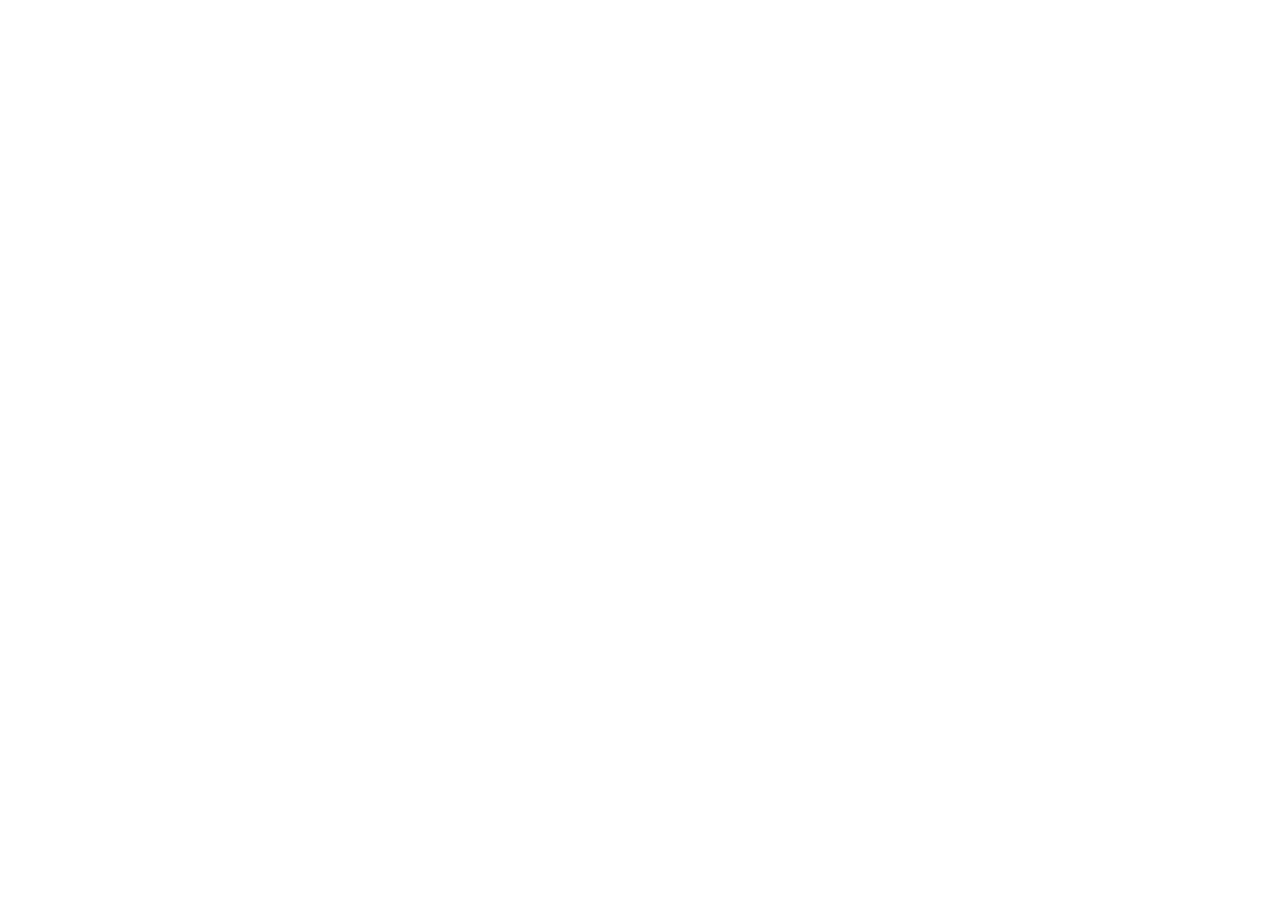
==== frontend/public/pdv/index.html @ e107f8df "Rename pdv/index.html to frontend/public/pdv/index.html" ====
<!doctype html>
<html lang="pt-BR">
<head>
  <meta charset="utf-8">
  <meta name="viewport" content="width=device-width, initial-scale=1, viewport-fit=cover">
  <meta name="theme-color" content="#3b2418">
  <title>PDV • Panificadora Carvalho</title>
  <link rel="stylesheet" href="./pdv.css">
</head>
<body>
  <div id="app"></div>

  <script src="./pdv.js"></script>
</body>
</html>
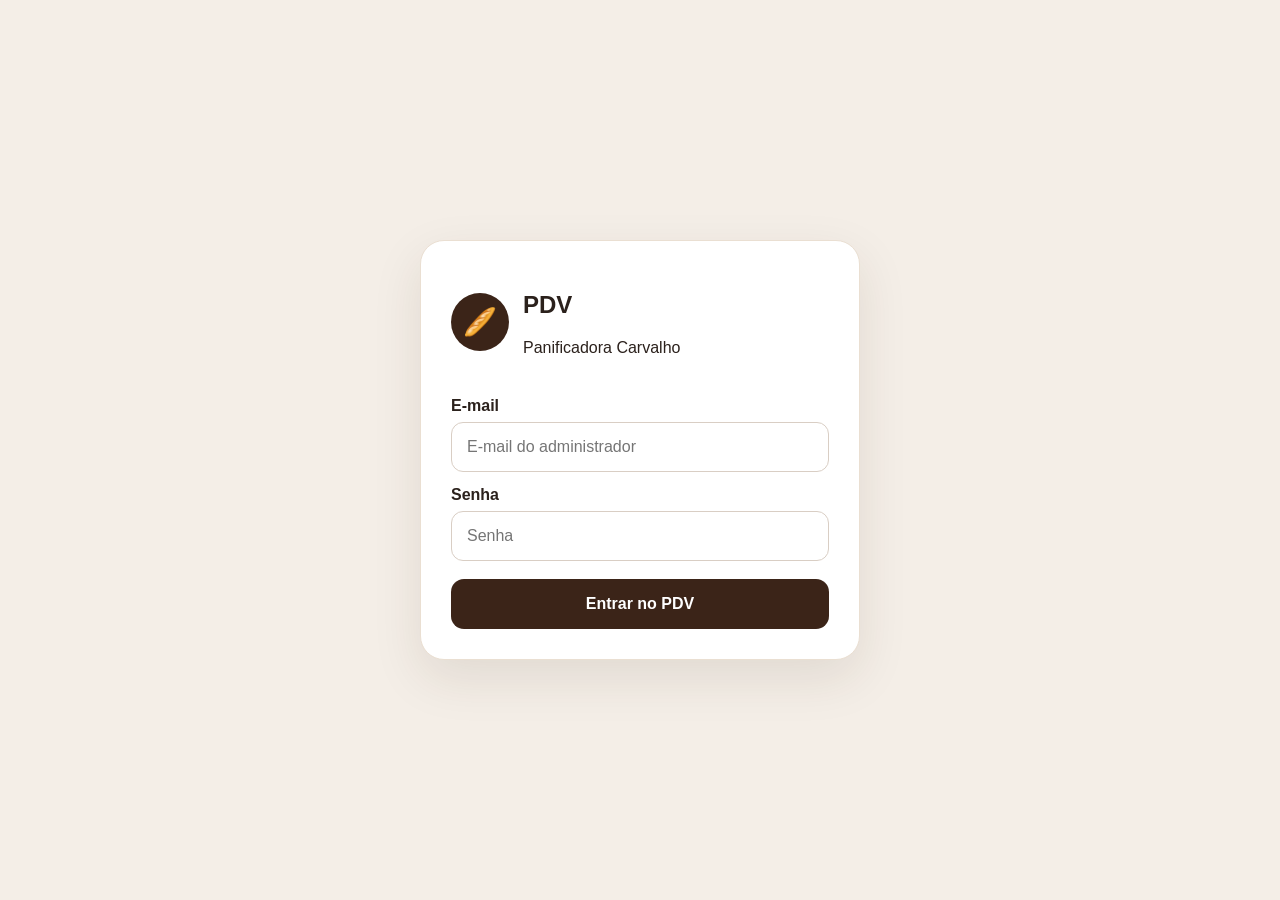
==== commit b14efd06: "Refactor HTML head section with additional meta tags" ====
--- a/frontend/public/pdv/index.html
+++ b/frontend/public/pdv/index.html
@@ -1,15 +1,75 @@
 <!doctype html>
 <html lang="pt-BR">
+
 <head>
+
   <meta charset="utf-8">
-  <meta name="viewport" content="width=device-width, initial-scale=1, viewport-fit=cover">
-  <meta name="theme-color" content="#3b2418">
-  <title>PDV • Panificadora Carvalho</title>
-  <link rel="stylesheet" href="./pdv.css">
+
+  <meta
+    name="viewport"
+    content="width=device-width, initial-scale=1, viewport-fit=cover"
+  >
+
+  <meta
+    name="theme-color"
+    content="#3b2418"
+  >
+
+  <meta
+    name="apple-mobile-web-app-capable"
+    content="yes"
+  >
+
+  <meta
+    name="apple-mobile-web-app-status-bar-style"
+    content="black-translucent"
+  >
+
+  <meta
+    name="apple-mobile-web-app-title"
+    content="PDV Carvalho"
+  >
+
+  <meta
+    name="mobile-web-app-capable"
+    content="yes"
+  >
+
+  <link
+    rel="manifest"
+    href="./manifest.json"
+  >
+
+  <link
+    rel="icon"
+    type="image/svg+xml"
+    href="./icon.svg"
+  >
+
+  <link
+    rel="apple-touch-icon"
+    href="./icon.svg"
+  >
+
+  <link
+    rel="stylesheet"
+    href="./pdv.css"
+  >
+
+  <title>
+    PDV Panificadora Carvalho
+  </title>
+
 </head>
+
+
 <body>
+
   <div id="app"></div>
 
+
   <script src="./pdv.js"></script>
+
 </body>
+
 </html>
--- a/frontend/public/pdv/pdv.css
+++ b/frontend/public/pdv/pdv.css
@@ -0,0 +1,759 @@
+:root{
+  --brown:#3b2418;
+  --brown2:#5b3825;
+  --cream:#fffaf2;
+  --paper:#fff;
+  --gold:#c8752c;
+  --line:#eadfd2;
+  --muted:#776b62;
+  --danger:#b33b32;
+}
+
+*{
+  box-sizing:border-box;
+}
+
+html,
+body,
+#app{
+  margin:0;
+  min-height:100%;
+  font-family:-apple-system,BlinkMacSystemFont,"Segoe UI",Arial,sans-serif;
+  background:#f4eee7;
+  color:#2b211c;
+}
+
+button,
+input,
+select,
+textarea{
+  font:inherit;
+}
+
+button{
+  cursor:pointer;
+}
+
+body{
+  min-height:100vh;
+}
+
+.login-wrap{
+  min-height:100vh;
+  display:grid;
+  place-items:center;
+  padding:24px;
+}
+
+.login-card{
+  width:min(440px,100%);
+  background:#fff;
+  border:1px solid var(--line);
+  border-radius:24px;
+  padding:30px;
+  box-shadow:0 18px 50px #3b24181a;
+}
+
+.logo-title{
+  display:flex;
+  align-items:center;
+  gap:14px;
+  margin-bottom:24px;
+}
+
+.logo-title .mark{
+  width:58px;
+  height:58px;
+  border-radius:50%;
+  background:var(--brown);
+  display:grid;
+  place-items:center;
+  color:#fff;
+  font-size:27px;
+}
+
+.login-card label{
+  display:block;
+  font-weight:700;
+  margin:14px 0 7px;
+}
+
+.login-card input{
+  width:100%;
+  padding:15px;
+  border:1px solid #d9cec4;
+  border-radius:12px;
+  background:#fff;
+}
+
+.primary{
+  width:100%;
+  border:0;
+  border-radius:13px;
+  padding:16px;
+  background:var(--brown);
+  color:#fff;
+  font-weight:800;
+  margin-top:18px;
+}
+
+.error{
+  background:#fff0ef;
+  color:#9b2e27;
+  padding:12px;
+  border-radius:10px;
+  margin-top:14px;
+}
+
+.pdv{
+  min-height:100vh;
+}
+
+.topbar{
+  height:72px;
+  background:var(--brown);
+  color:#fff;
+  display:flex;
+  align-items:center;
+  justify-content:space-between;
+  padding:0 18px;
+  position:sticky;
+  top:0;
+  z-index:20;
+}
+
+.brand{
+  display:flex;
+  align-items:center;
+  gap:12px;
+  font-weight:900;
+}
+
+.brand-mark{
+  width:42px;
+  height:42px;
+  border-radius:50%;
+  background:#fff;
+  color:var(--brown);
+  display:grid;
+  place-items:center;
+}
+
+.top-actions{
+  display:flex;
+  align-items:center;
+  gap:10px;
+}
+
+.top-actions button{
+  border:1px solid #ffffff40;
+  background:#ffffff12;
+  color:#fff;
+  border-radius:10px;
+  padding:10px 13px;
+}
+
+.status{
+  font-size:13px;
+  padding:8px 10px;
+  border-radius:999px;
+  background:#ffffff18;
+}
+
+.status.open{
+  background:#2f9e5b;
+}
+
+.status.closed{
+  background:#9d3d36;
+}
+
+.workspace{
+  display:grid;
+  grid-template-columns:minmax(0,1fr) minmax(350px,420px);
+  min-height:calc(100vh - 72px);
+}
+
+.catalog{
+  padding:18px;
+  min-width:0;
+}
+
+.toolbar{
+  display:flex;
+  gap:10px;
+  align-items:center;
+  margin-bottom:14px;
+}
+
+.search{
+  flex:1;
+  padding:14px 16px;
+  border:1px solid var(--line);
+  border-radius:14px;
+  background:#fff;
+  outline:none;
+}
+
+.categories{
+  display:flex;
+  gap:8px;
+  overflow:auto;
+  padding-bottom:10px;
+  margin-bottom:10px;
+  -webkit-overflow-scrolling:touch;
+}
+
+.cat{
+  white-space:nowrap;
+  border:1px solid var(--line);
+  background:#fff;
+  border-radius:999px;
+  padding:11px 15px;
+}
+
+.cat.active{
+  background:var(--brown);
+  color:#fff;
+  border-color:var(--brown);
+}
+
+.products{
+  display:grid;
+  grid-template-columns:repeat(auto-fill,minmax(170px,1fr));
+  gap:12px;
+}
+
+.product{
+  background:#fff;
+  border:1px solid var(--line);
+  border-radius:17px;
+  padding:14px;
+  display:flex;
+  flex-direction:column;
+  min-height:150px;
+  box-shadow:0 5px 18px #3b24180b;
+}
+
+.product h3{
+  font-size:16px;
+  margin:0 0 7px;
+}
+
+.product p{
+  font-size:12px;
+  color:var(--muted);
+  min-height:31px;
+  margin-bottom:10px;
+}
+
+.price{
+  font-size:18px;
+  font-weight:900;
+  margin-top:auto;
+}
+
+.product button{
+  width:100%;
+  border:0;
+  background:var(--gold);
+  color:#fff;
+  border-radius:11px;
+  padding:12px;
+  font-weight:800;
+  margin-top:9px;
+}
+
+.product button:disabled{
+  background:#c7bdb5;
+  cursor:not-allowed;
+}
+
+.cart-panel{
+  background:#fff;
+  border-left:1px solid var(--line);
+  display:flex;
+  flex-direction:column;
+  position:sticky;
+  top:72px;
+  height:calc(100vh - 72px);
+}
+
+.cart-head{
+  padding:18px;
+  border-bottom:1px solid var(--line);
+  display:flex;
+  justify-content:space-between;
+  align-items:center;
+}
+
+.cart-items{
+  padding:12px 16px;
+  overflow:auto;
+  flex:1;
+}
+
+.empty{
+  text-align:center;
+  color:var(--muted);
+  padding:45px 15px;
+}
+
+.cart-item{
+  padding:12px 0;
+  border-bottom:1px solid #eee;
+  display:grid;
+  grid-template-columns:1fr auto;
+  gap:8px;
+}
+
+.cart-name{
+  font-weight:800;
+}
+
+.cart-sub{
+  font-size:12px;
+  color:var(--muted);
+  margin-top:3px;
+}
+
+.qty{
+  display:flex;
+  align-items:center;
+  gap:7px;
+  margin-top:8px;
+}
+
+.qty button{
+  width:34px;
+  height:34px;
+  border:1px solid var(--line);
+  background:#fff;
+  border-radius:9px;
+}
+
+.remove{
+  border:0;
+  background:none;
+  color:var(--danger);
+  font-size:12px;
+  padding:0;
+}
+
+.cart-foot{
+  border-top:1px solid var(--line);
+  padding:16px;
+}
+
+.total{
+  display:flex;
+  justify-content:space-between;
+  font-size:21px;
+  font-weight:900;
+  margin-bottom:12px;
+}
+
+.checkout{
+  width:100%;
+  border:0;
+  border-radius:13px;
+  padding:15px;
+  background:var(--brown);
+  color:#fff;
+  font-weight:900;
+}
+
+.checkout:disabled{
+  background:#bdb3ab;
+}
+
+.quick{
+  display:grid;
+  grid-template-columns:1fr 1fr;
+  gap:8px;
+  margin-top:8px;
+}
+
+.quick button{
+  border:1px solid var(--line);
+  background:#fff;
+  border-radius:11px;
+  padding:11px;
+  font-weight:700;
+}
+
+.modal-back{
+  position:fixed;
+  inset:0;
+  background:#0008;
+  z-index:50;
+  display:grid;
+  place-items:center;
+  padding:18px;
+}
+
+.modal{
+  width:min(620px,100%);
+  max-height:90vh;
+  overflow:auto;
+  background:#fff;
+  border-radius:20px;
+  padding:22px;
+}
+
+.modal-head{
+  display:flex;
+  justify-content:space-between;
+  align-items:center;
+}
+
+.close{
+  border:0;
+  background:#eee;
+  border-radius:50%;
+  width:38px;
+  height:38px;
+}
+
+.form-grid{
+  display:grid;
+  grid-template-columns:1fr 1fr;
+  gap:12px;
+}
+
+.form-grid label{
+  font-weight:700;
+  font-size:13px;
+}
+
+.form-grid input,
+.form-grid select,
+.form-grid textarea{
+  width:100%;
+  margin-top:6px;
+  padding:12px;
+  border:1px solid var(--line);
+  border-radius:10px;
+}
+
+.form-grid .full{
+  grid-column:1/-1;
+}
+
+.payment{
+  display:grid;
+  grid-template-columns:repeat(3,1fr);
+  gap:8px;
+  margin-top:6px;
+}
+
+.payment button{
+  padding:11px;
+  border:1px solid var(--line);
+  background:#fff;
+  border-radius:10px;
+}
+
+.payment button.active{
+  background:var(--brown);
+  color:#fff;
+}
+
+.change{
+  background:#faf4ed;
+  border-radius:12px;
+  padding:12px;
+  margin-top:10px;
+}
+
+.sales{
+  margin-top:16px;
+  background:#fff;
+  border:1px solid var(--line);
+  border-radius:16px;
+  padding:14px;
+}
+
+.sale-row{
+  display:flex;
+  justify-content:space-between;
+  padding:9px 0;
+  border-bottom:1px solid #eee;
+  font-size:13px;
+}
+
+.sale-row:last-child{
+  border-bottom:0;
+}
+
+@media(max-width:900px){
+
+  .workspace{
+    grid-template-columns:1fr;
+  }
+
+  .cart-panel{
+    position:fixed;
+    right:0;
+    bottom:0;
+    top:auto;
+    width:min(440px,100%);
+    height:min(72vh,620px);
+    z-index:30;
+    border-left:1px solid var(--line);
+    border-top:1px solid var(--line);
+    box-shadow:0 -15px 45px #0002;
+  }
+
+  .products{
+    grid-template-columns:repeat(2,minmax(0,1fr));
+  }
+}
+
+@media(max-width:520px){
+
+  .topbar{
+    padding:0 10px;
+  }
+
+  .brand span{
+    display:none;
+  }
+
+  .catalog{
+    padding:10px;
+  }
+
+  .products{
+    gap:8px;
+  }
+
+  .product{
+    padding:11px;
+  }
+
+  .form-grid{
+    grid-template-columns:1fr;
+  }
+
+  .form-grid .full{
+    grid-column:auto;
+  }
+
+  /* =========================================
+   PDV CARVALHO - NOVO CABEÇALHO
+   ========================================= */
+
+.topbar {
+  min-height: 86px;
+  padding: 12px 24px;
+  display: flex;
+  align-items: center;
+  justify-content: space-between;
+  gap: 20px;
+}
+
+.brand {
+  display: flex;
+  align-items: center;
+  gap: 14px;
+}
+
+.brand-logo {
+  width: 62px;
+  height: 62px;
+  object-fit: contain;
+  border-radius: 12px;
+  background: #fff;
+}
+
+.brand-info {
+  display: flex;
+  flex-direction: column;
+  line-height: 1.15;
+}
+
+.brand-info strong {
+  font-size: 21px;
+  font-weight: 800;
+}
+
+.brand-info span {
+  font-size: 14px;
+  font-weight: 700;
+  margin-top: 4px;
+}
+
+.brand-info small {
+  font-size: 12px;
+  opacity: .75;
+  margin-top: 4px;
+}
+
+
+/* =========================================
+   FOTOS DOS PRODUTOS
+   ========================================= */
+
+.product {
+  overflow: hidden;
+  padding: 0;
+}
+
+.product-image {
+  display: block;
+  width: 100%;
+  height: 145px;
+  object-fit: cover;
+  background: #f1e8df;
+}
+
+.product h3,
+.product p,
+.product .price,
+.product button {
+  margin-left: 16px;
+  margin-right: 16px;
+}
+
+.product h3 {
+  margin-top: 14px;
+}
+
+.product p {
+  margin-top: 6px;
+}
+
+.product .price {
+  margin-top: 12px;
+}
+
+.product > button {
+  margin-bottom: 16px;
+}
+
+
+/* =========================================
+   MELHOR VISUAL NO IPAD
+   ========================================= */
+
+@media (min-width: 901px) {
+
+  .product-image {
+    height: 155px;
+  }
+
+  .products {
+    grid-template-columns: repeat(3, minmax(0, 1fr));
+  }
+
+}
+  .payment{
+    grid-template-columns:1fr;
+  }
+}
+
+/* =========================================================
+   CORREÇÃO DO LOGO DO PDV
+   ========================================================= */
+
+.brand {
+  display: flex !important;
+  align-items: center !important;
+  gap: 12px !important;
+  min-width: 0 !important;
+  max-width: 520px !important;
+  overflow: hidden !important;
+}
+
+.brand-logo {
+  width: 52px !important;
+  height: 52px !important;
+  min-width: 52px !important;
+  max-width: 52px !important;
+  min-height: 52px !important;
+  max-height: 52px !important;
+  object-fit: contain !important;
+  display: block !important;
+  position: static !important;
+  padding: 3px !important;
+  margin: 0 !important;
+  border-radius: 10px !important;
+  background: #ffffff !important;
+}
+
+.brand-info {
+  display: flex !important;
+  flex-direction: column !important;
+  min-width: 0 !important;
+  overflow: hidden !important;
+}
+
+.brand-info strong {
+  font-size: 18px !important;
+  white-space: nowrap !important;
+}
+
+.brand-info span {
+  font-size: 13px !important;
+  white-space: nowrap !important;
+}
+
+.brand-info small {
+  font-size: 11px !important;
+  white-space: nowrap !important;
+}
+
+
+/* =========================================================
+   CORREÇÃO DAS FOTOS DOS PRODUTOS
+   ========================================================= */
+
+.product-image {
+  width: 100% !important;
+  height: 145px !important;
+  min-height: 145px !important;
+  max-height: 145px !important;
+  object-fit: cover !important;
+  display: block !important;
+  position: static !important;
+  margin: 0 !important;
+  padding: 0 !important;
+}
+
+
+/* =========================================================
+   CABEÇALHO
+   ========================================================= */
+
+.topbar {
+  height: 78px !important;
+  min-height: 78px !important;
+  max-height: 78px !important;
+  padding: 8px 18px !important;
+  overflow: hidden !important;
+}
+
+
+/* =========================================================
+   TELA GRANDE / IPAD
+   ========================================================= */
+
+@media (min-width: 901px) {
+
+  .brand-logo {
+    width: 52px !important;
+    height: 52px !important;
+    min-width: 52px !important;
+    max-width: 52px !important;
+    min-height: 52px !important;
+    max-height: 52px !important;
+  }
+
+  .product-image {
+    height: 145px !important;
+    min-height: 145px !important;
+    max-height: 145px !important;
+  }
+
+}
